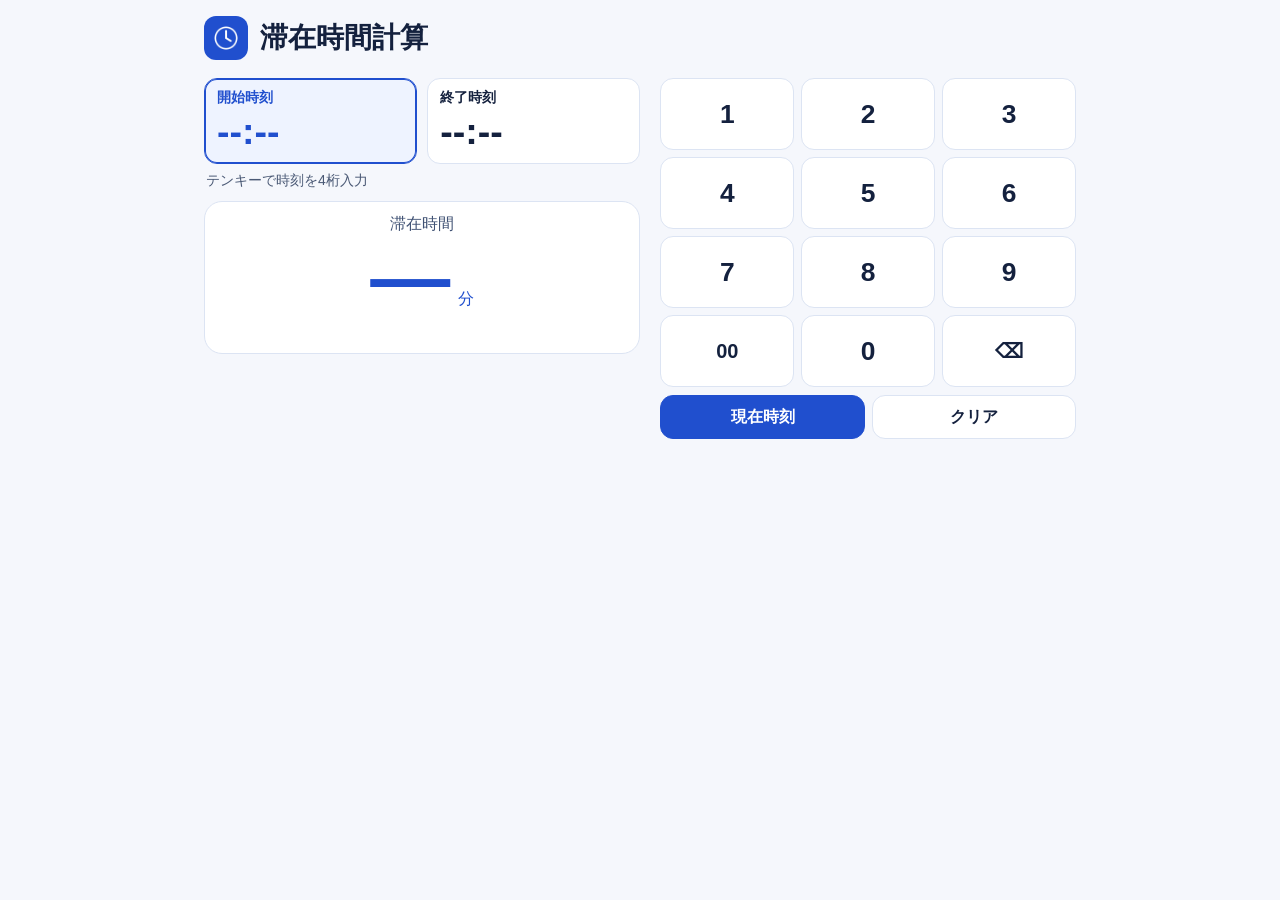
==== index.html @ ae54df37 "Build offline stay duration calculator" ====
<!doctype html>
<html lang="ja">
<head>
  <meta charset="utf-8">
  <meta name="viewport" content="width=device-width, initial-scale=1, viewport-fit=cover">
  <meta name="theme-color" content="#f5f7fc">
  <meta name="apple-mobile-web-app-title" content="滞在時間計算">
  <meta name="apple-mobile-web-app-capable" content="yes">
  <meta http-equiv="Content-Security-Policy" content="default-src 'self'; connect-src 'self'; form-action 'none'; object-src 'none'; base-uri 'none'">
  <title>滞在時間計算</title>
  <link rel="manifest" href="./manifest.json">
  <link rel="apple-touch-icon" href="./icons/180.png">
  <link rel="icon" href="./icons/192.png">
  <link rel="stylesheet" href="./style.css">
  <script defer src="./app.js"></script>
</head>
<body>
  <main>
    <header>
      <img src="./icons/192.png" width="44" height="44" alt="">
      <h1>滞在時間計算</h1>
    </header>
    <div class="layout">
      <section class="summary" aria-label="時刻と計算結果">
        <div class="times" role="group" aria-label="入力する時刻を選択">
          <button class="time" id="start" type="button" aria-pressed="true"><span>開始時刻</span><strong>--:--</strong></button>
          <button class="time" id="end" type="button" aria-pressed="false"><span>終了時刻</span><strong>--:--</strong></button>
        </div>
        <p id="hint" aria-live="polite">テンキーで時刻を4桁入力</p>
        <div class="result">
          <span>滞在時間</span>
          <output aria-label="滞在時間"><strong id="minutes">—</strong><span>分</span></output>
          <div id="detail"></div>
        </div>
      </section>
      <section class="controls" aria-label="時刻入力">
        <div class="keys" role="group" aria-label="テンキー">
          <button type="button" data-digit="1">1</button>
          <button type="button" data-digit="2">2</button>
          <button type="button" data-digit="3">3</button>
          <button type="button" data-digit="4">4</button>
          <button type="button" data-digit="5">5</button>
          <button type="button" data-digit="6">6</button>
          <button type="button" data-digit="7">7</button>
          <button type="button" data-digit="8">8</button>
          <button type="button" data-digit="9">9</button>
          <button type="button" id="double-zero">00</button>
          <button type="button" data-digit="0">0</button>
          <button type="button" id="back" aria-label="1桁削除">⌫</button>
        </div>
        <div class="actions">
          <button type="button" id="now">現在時刻</button>
          <button type="button" id="clear">クリア</button>
        </div>
      </section>
    </div>
    <footer id="offline" role="status"></footer>
  </main>
</body>
</html>
---- style.css ----
:root {
  color-scheme: light;
  font-family: -apple-system, BlinkMacSystemFont, "Hiragino Sans", "Noto Sans", sans-serif;
  color: #14213e;
  background: #f5f7fc;
  --blue: #204fce;
  --line: #dce4f3;
}
* { box-sizing: border-box; }
body { margin: 0; }
main {
  max-width: 920px;
  margin: auto;
  padding: max(16px, env(safe-area-inset-top)) max(16px, env(safe-area-inset-right)) max(12px, env(safe-area-inset-bottom)) max(16px, env(safe-area-inset-left));
}
header { display: flex; align-items: center; gap: 12px; margin: 0 0 18px; }
header img { border-radius: 12px; }
h1 { margin: 0; font-size: clamp(1.35rem, 4vw, 1.75rem); }
.layout { display: grid; gap: 12px; }
.times, .actions { display: grid; grid-template-columns: repeat(2, minmax(0, 1fr)); gap: 10px; }
button {
  color: inherit;
  font: inherit;
  font-weight: 650;
  border: 1px solid var(--line);
  border-radius: 13px;
  background: #fff;
  cursor: pointer;
  touch-action: manipulation;
  -webkit-tap-highlight-color: transparent;
}
button:active { background: #dfe8ff; }
button:focus-visible { outline: 3px solid var(--blue); outline-offset: 2px; }
.time { text-align: left; padding: 10px 12px; display: grid; gap: 3px; min-width: 0; }
.time span { font-size: .875rem; }
.time strong { font-size: clamp(1.6rem, 6vw, 2.35rem); font-variant-numeric: tabular-nums; }
.time[aria-pressed="true"] { border-color: var(--blue); box-shadow: inset 0 0 0 1px var(--blue); color: var(--blue); background: #eef3ff; }
#hint { margin: 8px 2px; min-height: 1.5em; font-size: .875rem; color: #4a5975; }
#hint.error { color: #9b2222; }
.result {
  background: #fff;
  border: 1px solid var(--line);
  border-radius: 18px;
  padding: 12px;
  text-align: center;
  color: #405274;
}
output { display: flex; align-items: baseline; justify-content: center; gap: .5em; color: var(--blue); }
output strong { font-size: clamp(2.9rem, 12vw, 5rem); line-height: 1.06; font-variant-numeric: tabular-nums; }
#detail { font-size: .875rem; min-height: 1.5em; }
.keys { display: grid; grid-template-columns: repeat(3, minmax(0, 1fr)); gap: 7px; }
.keys button { min-height: clamp(48px, 8vh, 76px); font-size: 1.65rem; }
#back, #double-zero { font-size: 1.25rem; }
.actions { margin-top: 8px; gap: 7px; }
.actions button { min-height: 44px; }
#now { color: #fff; background: var(--blue); border-color: var(--blue); }
#now:active { background: #173fae; }
footer { color: #4a5975; font-size: .875rem; margin-top: 7px; text-align: right; }
@media (min-width: 660px) {
  main { padding-left: max(24px, env(safe-area-inset-left)); padding-right: max(24px, env(safe-area-inset-right)); }
  .layout { grid-template-columns: 1.05fr 1fr; gap: 20px; }
}
@media (orientation: landscape) and (max-height: 480px) and (min-width: 660px) {
  header { margin-bottom: 8px; }
  header img { width: 32px; height: 32px; }
  .keys button { min-height: 44px; }
}
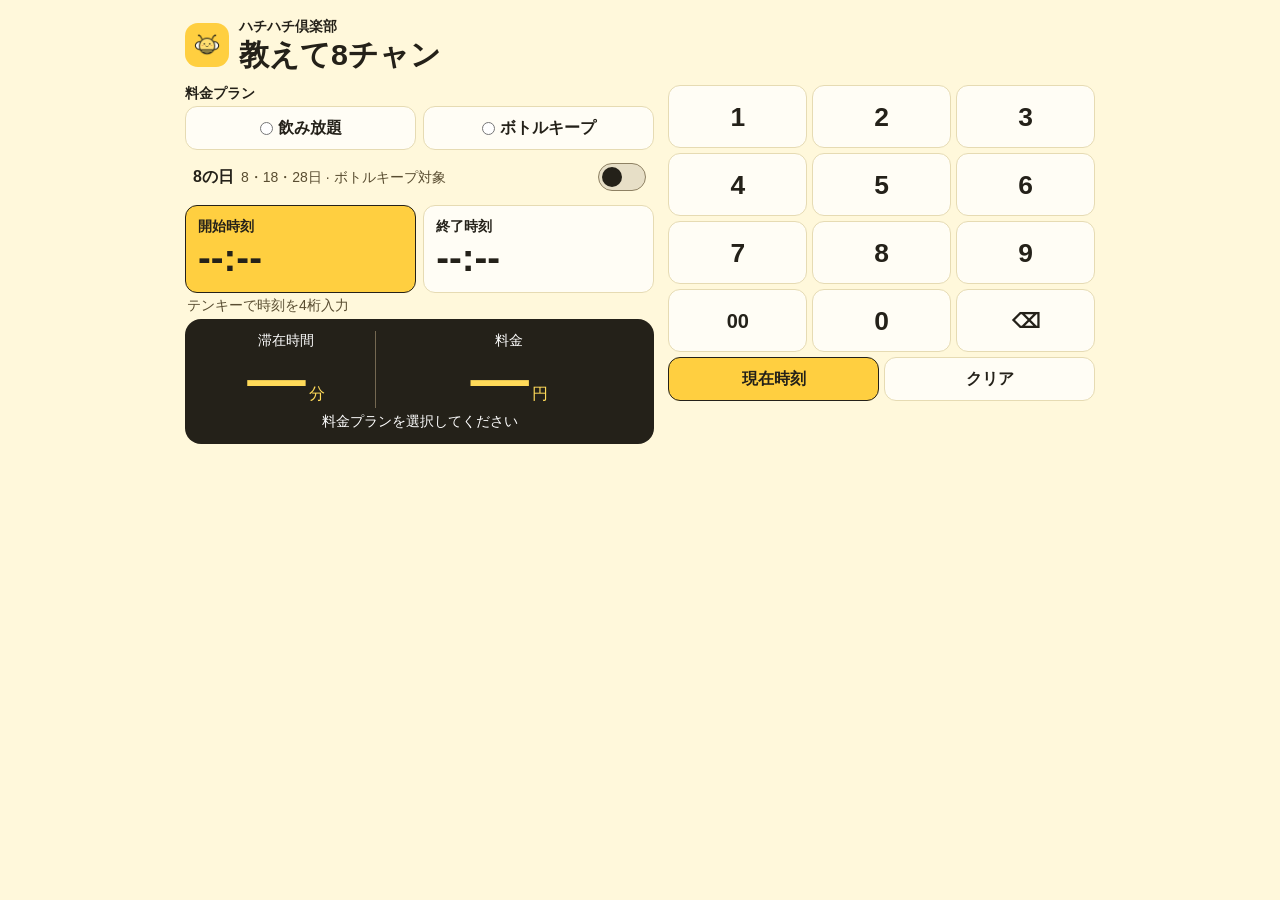
==== commit 6badc54d: "Add Hachihachi Club stay pricing calculator" ====
--- a/index.html
+++ b/index.html
@@ -3,11 +3,11 @@
 <head>
   <meta charset="utf-8">
   <meta name="viewport" content="width=device-width, initial-scale=1, viewport-fit=cover">
-  <meta name="theme-color" content="#f5f7fc">
-  <meta name="apple-mobile-web-app-title" content="滞在時間計算">
+  <meta name="theme-color" content="#fff8db">
+  <meta name="apple-mobile-web-app-title" content="教えて8チャン">
   <meta name="apple-mobile-web-app-capable" content="yes">
   <meta http-equiv="Content-Security-Policy" content="default-src 'self'; connect-src 'self'; form-action 'none'; object-src 'none'; base-uri 'none'">
-  <title>滞在時間計算</title>
+  <title>教えて8チャン</title>
   <link rel="manifest" href="./manifest.json">
   <link rel="apple-touch-icon" href="./icons/180.png">
   <link rel="icon" href="./icons/192.png">
@@ -18,20 +18,33 @@
   <main>
     <header>
       <img src="./icons/192.png" width="44" height="44" alt="">
-      <h1>滞在時間計算</h1>
+      <div><p class="brand">ハチハチ倶楽部</p><h1>教えて8チャン</h1></div>
     </header>
     <div class="layout">
       <section class="summary" aria-label="時刻と計算結果">
+        <fieldset class="plans">
+          <legend>料金プラン</legend>
+          <div class="plan-options">
+            <label><input type="radio" name="plan" value="free-flow">飲み放題</label>
+            <label><input type="radio" name="plan" value="bottle">ボトルキープ</label>
+          </div>
+        </fieldset>
+        <label class="event-day">
+          <span><strong>8の日</strong><small>8・18・28日 · ボトルキープ対象</small></span>
+          <input id="event-day" type="checkbox" role="switch">
+        </label>
         <div class="times" role="group" aria-label="入力する時刻を選択">
           <button class="time" id="start" type="button" aria-pressed="true"><span>開始時刻</span><strong>--:--</strong></button>
           <button class="time" id="end" type="button" aria-pressed="false"><span>終了時刻</span><strong>--:--</strong></button>
         </div>
         <p id="hint" aria-live="polite">テンキーで時刻を4桁入力</p>
-        <div class="result">
-          <span>滞在時間</span>
-          <output aria-label="滞在時間"><strong id="minutes">—</strong><span>分</span></output>
-          <div id="detail"></div>
-        </div>
+        <section class="result" aria-label="計算結果" aria-live="polite" aria-atomic="true">
+          <div class="totals">
+            <div><span>滞在時間</span><div class="amount"><strong id="minutes">—</strong><span>分</span></div></div>
+            <div><span>料金</span><div class="amount"><strong id="price">—</strong><span>円</span></div></div>
+          </div>
+          <div id="detail">プランを選択し、時刻を入力してください</div>
+        </section>
       </section>
       <section class="controls" aria-label="時刻入力">
         <div class="keys" role="group" aria-label="テンキー">
@@ -52,9 +65,9 @@
           <button type="button" id="now">現在時刻</button>
           <button type="button" id="clear">クリア</button>
         </div>
+        <footer id="offline" role="status"></footer>
       </section>
     </div>
-    <footer id="offline" role="status"></footer>
   </main>
 </body>
 </html>
--- a/style.css
+++ b/style.css
@@ -1,67 +1,131 @@
 :root {
   color-scheme: light;
-  font-family: -apple-system, BlinkMacSystemFont, "Hiragino Sans", "Noto Sans", sans-serif;
-  color: #14213e;
-  background: #f5f7fc;
-  --blue: #204fce;
-  --line: #dce4f3;
+  font-family: -apple-system, BlinkMacSystemFont, "Hiragino Sans", sans-serif;
+  color: #242119;
+  background: #fff8db;
+  --ink: #242119;
+  --yellow: #ffcf40;
+  --paper: #fffdf5;
+  --line: #e6dbb3;
 }
+
 * { box-sizing: border-box; }
 body { margin: 0; }
+
 main {
-  max-width: 920px;
+  max-width: 950px;
   margin: auto;
-  padding: max(16px, env(safe-area-inset-top)) max(16px, env(safe-area-inset-right)) max(12px, env(safe-area-inset-bottom)) max(16px, env(safe-area-inset-left));
+  height: 100vh;
+  height: 100dvh;
+  display: flex;
+  flex-direction: column;
+  padding: max(8px, env(safe-area-inset-top)) max(12px, env(safe-area-inset-right)) max(6px, env(safe-area-inset-bottom)) max(12px, env(safe-area-inset-left));
 }
-header { display: flex; align-items: center; gap: 12px; margin: 0 0 18px; }
-header img { border-radius: 12px; }
-h1 { margin: 0; font-size: clamp(1.35rem, 4vw, 1.75rem); }
-.layout { display: grid; gap: 12px; }
-.times, .actions { display: grid; grid-template-columns: repeat(2, minmax(0, 1fr)); gap: 10px; }
-button {
+
+header { display: flex; align-items: center; gap: 10px; margin-bottom: 8px; }
+header img { width: 44px; height: 44px; border-radius: 13px; }
+.brand { margin: 0 0 2px; font-weight: 750; font-size: .875rem; }
+h1 { margin: 0; font-size: clamp(1.35rem, 4vw, 1.9rem); line-height: 1.1; }
+
+.layout { min-height: 0; display: grid; grid-template-rows: minmax(0, auto) auto; gap: 8px; }
+.summary { min-height: 0; overflow-y: auto; scrollbar-width: thin; }
+.plans { margin: 0 0 5px; padding: 0; min-inline-size: 0; border: 0; }
+.plans legend { margin: 0 0 3px; padding: 0; font-size: .875rem; font-weight: 750; }
+.plan-options, .times, .actions { display: grid; grid-template-columns: repeat(2, minmax(0, 1fr)); gap: 7px; }
+
+button, .plan-options label {
   color: inherit;
   font: inherit;
-  font-weight: 650;
+  font-weight: 700;
   border: 1px solid var(--line);
-  border-radius: 13px;
-  background: #fff;
+  border-radius: 12px;
+  background: var(--paper);
   cursor: pointer;
   touch-action: manipulation;
   -webkit-tap-highlight-color: transparent;
 }
-button:active { background: #dfe8ff; }
-button:focus-visible { outline: 3px solid var(--blue); outline-offset: 2px; }
-.time { text-align: left; padding: 10px 12px; display: grid; gap: 3px; min-width: 0; }
+
+button:active { background: #ffe382; }
+button:focus-visible, .plan-options label:has(:focus-visible), .event-day input:focus-visible {
+  outline: 2px solid var(--ink);
+  outline-offset: -3px;
+}
+
+.plan-options label { display: flex; align-items: center; justify-content: center; gap: 5px; min-height: 44px; }
+.plan-options label:has(:checked), .time[aria-pressed="true"] { background: var(--yellow); border-color: var(--ink); }
+.plan-options input { accent-color: var(--ink); margin: 0; }
+
+.event-day {
+  display: flex;
+  align-items: center;
+  justify-content: space-between;
+  gap: 8px;
+  min-height: 44px;
+  margin-bottom: 6px;
+  padding: 2px 8px;
+  cursor: pointer;
+}
+.event-day small { margin-left: 7px; font-size: .875rem; color: #594d31; }
+.event-day input {
+  appearance: none;
+  flex: 0 0 48px;
+  height: 28px;
+  margin: 0;
+  border: 1px solid #8e8163;
+  border-radius: 20px;
+  background: #e7dfc7;
+  cursor: pointer;
+}
+.event-day input::before {
+  content: "";
+  display: block;
+  width: 20px;
+  height: 20px;
+  margin: 3px;
+  border-radius: 50%;
+  background: var(--ink);
+}
+.event-day input:checked { background: var(--yellow); border-color: var(--ink); }
+.event-day input:checked::before { transform: translateX(20px); }
+
+.time { text-align: left; padding: 4px 9px; display: grid; gap: 0; min-width: 0; }
 .time span { font-size: .875rem; }
-.time strong { font-size: clamp(1.6rem, 6vw, 2.35rem); font-variant-numeric: tabular-nums; }
-.time[aria-pressed="true"] { border-color: var(--blue); box-shadow: inset 0 0 0 1px var(--blue); color: var(--blue); background: #eef3ff; }
-#hint { margin: 8px 2px; min-height: 1.5em; font-size: .875rem; color: #4a5975; }
+.time strong { font-size: clamp(1.55rem, 6vw, 2.4rem); line-height: 1.13; font-variant-numeric: tabular-nums; }
+#hint { margin: 4px 2px; min-height: 1.3em; font-size: .875rem; color: #594d31; }
 #hint.error { color: #9b2222; }
-.result {
-  background: #fff;
-  border: 1px solid var(--line);
-  border-radius: 18px;
-  padding: 12px;
-  text-align: center;
-  color: #405274;
+
+.result { background: var(--ink); border-radius: 16px; padding: 7px 9px; text-align: center; color: white; }
+.totals { display: grid; grid-template-columns: .8fr 1.2fr; }
+.totals > div { min-width: 0; }
+.totals > div + div { border-left: 1px solid #746851; }
+.totals > div > span { font-size: .875rem; }
+.amount { display: flex; align-items: baseline; justify-content: center; gap: 3px; color: #ffda59; }
+.amount strong { font-size: clamp(1.8rem, 8vw, 3.65rem); line-height: 1; font-variant-numeric: tabular-nums; }
+#detail { margin-top: 5px; font-size: .875rem; min-height: 1.3em; }
+
+.keys { display: grid; grid-template-columns: repeat(3, minmax(0, 1fr)); gap: 5px; }
+.keys button { min-height: clamp(44px, 7vh, 76px); font-size: 1.65rem; line-height: 1; }
+#back, #double-zero { font-size: 1.25rem; }
+.actions { margin-top: 5px; gap: 5px; }
+.actions button { min-height: 44px; }
+#now { background: var(--yellow); border-color: var(--ink); }
+#now:active { background: #ffb92e; }
+footer { color: #594d31; font-size: .875rem; margin-top: 3px; text-align: right; }
+
+@media (min-width: 660px) {
+  main { padding-left: max(20px, env(safe-area-inset-left)); padding-right: max(20px, env(safe-area-inset-right)); }
+  .layout { grid-template-columns: 1.1fr 1fr; grid-template-rows: minmax(0, auto); gap: 14px; }
 }
-output { display: flex; align-items: baseline; justify-content: center; gap: .5em; color: var(--blue); }
-output strong { font-size: clamp(2.9rem, 12vw, 5rem); line-height: 1.06; font-variant-numeric: tabular-nums; }
-#detail { font-size: .875rem; min-height: 1.5em; }
-.keys { display: grid; grid-template-columns: repeat(3, minmax(0, 1fr)); gap: 7px; }
-.keys button { min-height: clamp(48px, 8vh, 76px); font-size: 1.65rem; }
-#back, #double-zero { font-size: 1.25rem; }
-.actions { margin-top: 8px; gap: 7px; }
-.actions button { min-height: 44px; }
-#now { color: #fff; background: var(--blue); border-color: var(--blue); }
-#now:active { background: #173fae; }
-footer { color: #4a5975; font-size: .875rem; margin-top: 7px; text-align: right; }
-@media (min-width: 660px) {
-  main { padding-left: max(24px, env(safe-area-inset-left)); padding-right: max(24px, env(safe-area-inset-right)); }
-  .layout { grid-template-columns: 1.05fr 1fr; gap: 20px; }
-}
-@media (orientation: landscape) and (max-height: 480px) and (min-width: 660px) {
-  header { margin-bottom: 8px; }
-  header img { width: 32px; height: 32px; }
+
+@media (orientation: landscape) and (max-height: 500px) {
+  .layout { grid-template-columns: minmax(0, 1.15fr) minmax(0, 1fr); grid-template-rows: minmax(0, auto); }
+  header img { width: 34px; height: 34px; }
+  header { margin-bottom: 5px; }
   .keys button { min-height: 44px; }
 }
+
+@media (min-height: 820px) {
+  main { padding-top: max(18px, env(safe-area-inset-top)); }
+  header { margin-bottom: 14px; }
+  .time, .result { padding: 12px; }
+}
